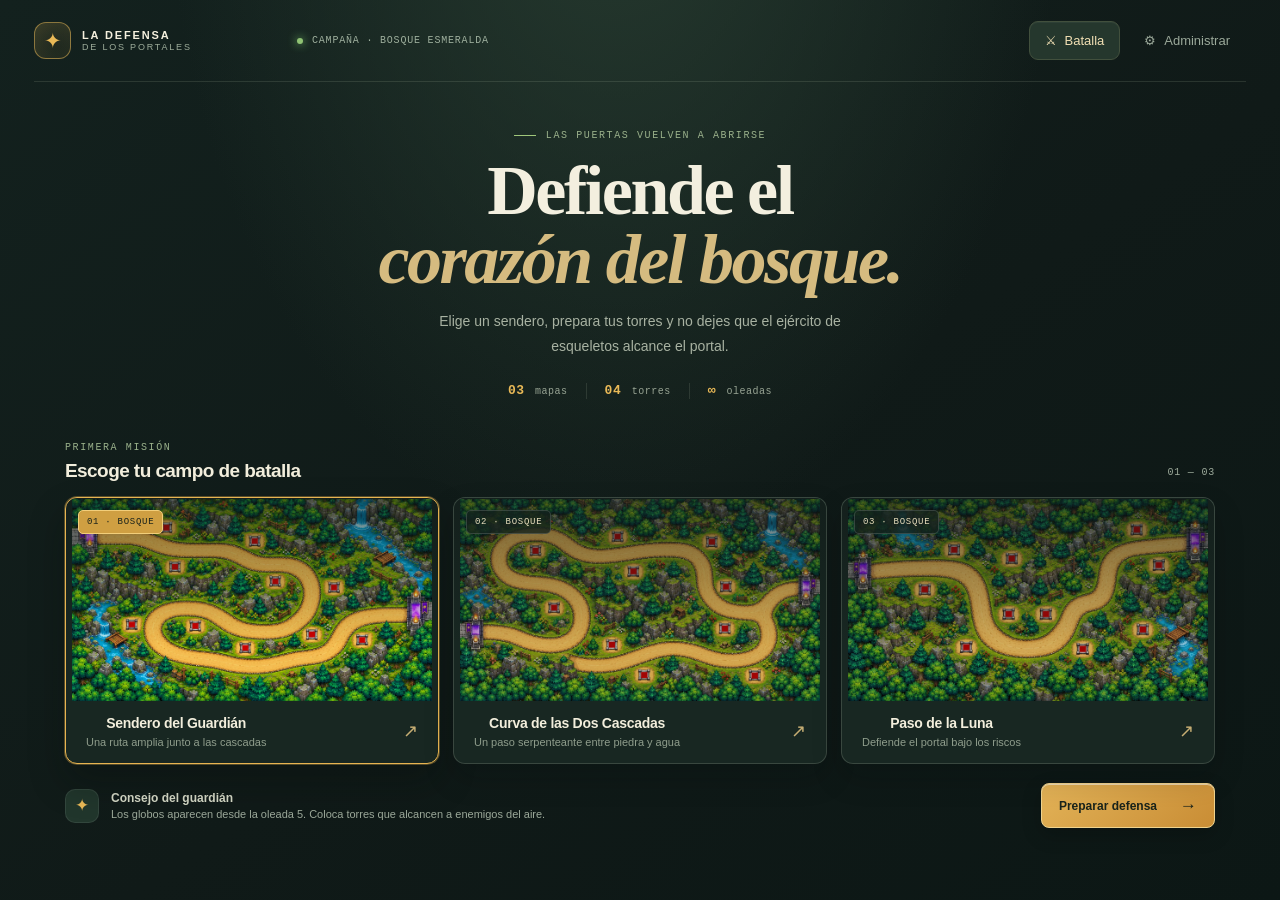
==== index.html @ 8a5ca089 "Add files via upload" ====
<!doctype html>
<html lang="es">
<head>
  <meta charset="utf-8">
  <meta name="viewport" content="width=device-width, initial-scale=1">
  <meta name="theme-color" content="#101b1c">
  <title>La Defensa de los Portales</title>
  <link rel="stylesheet" href="style.css">
</head>
<body>
  <div class="app-shell">
    <header class="topbar">
      <a class="brand" href="index.html" aria-label="La Defensa de los Portales, inicio">
        <span class="brand-mark">✦</span>
        <span><strong>LA DEFENSA</strong><small>DE LOS PORTALES</small></span>
      </a>
      <div class="season-tag"><span class="season-dot"></span> CAMPAÑA · BOSQUE ESMERALDA</div>
      <nav class="main-nav" aria-label="Navegación principal">
        <button class="nav-button active" id="battleNav">⚔ <span>Batalla</span></button>
        <a class="nav-button" href="administrar.html">⚙ <span>Administrar</span></a>
      </nav>
    </header>

    <main>
      <section id="setupScreen" class="setup-screen">
        <div class="setup-intro">
          <div class="eyebrow"><span class="eyebrow-line"></span> LAS PUERTAS VUELVEN A ABRIRSE</div>
          <h1>Defiende el<br><em>corazón del bosque.</em></h1>
          <p>Elige un sendero, prepara tus torres y no dejes que el ejército de esqueletos alcance el portal.</p>
          <div class="feature-row">
            <span><b>03</b> mapas</span><i></i><span><b>04</b> torres</span><i></i><span><b>∞</b> oleadas</span>
          </div>
        </div>

        <div class="map-section-head">
          <div><span class="section-kicker">PRIMERA MISIÓN</span><h2>Escoge tu campo de batalla</h2></div>
          <span class="map-count">01 — 03</span>
        </div>

        <div class="map-select-grid" id="mapSelectGrid" role="list"></div>

        <div class="setup-bottom">
          <div class="mission-note"><span class="note-icon">✦</span><span><b>Consejo del guardián</b><small>Los globos aparecen desde la oleada 5. Coloca torres que alcancen a enemigos del aire.</small></span></div>
          <button class="primary-button" id="startGameButton">Preparar defensa <span>→</span></button>
        </div>
      </section>

      <section id="battleScreen" class="battle-screen hidden">
        <div class="battle-heading">
          <div>
            <a href="#" id="backToMaps" class="back-link">← Cambiar mapa</a>
            <h1 id="battleMapTitle">Sendero del Guardián</h1>
          </div>
          <div class="status-cluster">
            <div class="stat-pill lives-pill"><span class="stat-icon">♥</span><span><small>PORTAL</small><strong id="livesValue">20</strong></span></div>
            <div class="stat-pill coin-pill"><span class="stat-icon">◆</span><span><small>ORO</small><strong id="goldValue">300</strong></span></div>
            <div class="stat-pill score-pill"><span class="stat-icon">✦</span><span><small>PUNTOS</small><strong id="scoreValue">0</strong></span></div>
            <div class="stat-pill wave-pill"><span class="stat-icon">⚑</span><span><small>OLEADA</small><strong id="waveValue">0</strong></span></div>
          </div>
        </div>

        <div class="battle-layout">
          <section class="arena-column" aria-label="Campo de batalla">
            <div class="arena-frame">
              <canvas id="gameCanvas" width="1672" height="941" aria-label="Mapa del juego; toca un puesto para colocar una torre"></canvas>
              <div id="arenaOverlay" class="arena-overlay">
                <span class="overlay-sigil">✦</span>
                <strong>El sendero está en calma</strong>
                <small>Coloca tus torres y prepara la primera oleada.</small>
              </div>
              <div class="arena-corner arena-corner-tl"></div><div class="arena-corner arena-corner-tr"></div>
              <div class="arena-corner arena-corner-bl"></div><div class="arena-corner arena-corner-br"></div>
              <div class="map-badge"><span class="live-dot"></span> EN DEFENSA <span class="badge-separator">·</span><span id="mapBadgeName">SENDERO I</span></div>
              <div class="arena-legend"><span class="legend-ground"></span> TERRESTRE <span class="legend-air"></span> AÉREO</div>
            </div>
            <div class="arena-footer">
              <div class="battle-message" id="battleMessage"><span class="message-spark">✦</span> Elige un puesto y construye tu primera torre.</div>
              <div class="wave-controls">
                <button class="icon-button" id="pauseButton" title="Pausar" aria-label="Pausar">Ⅱ</button>
                <button class="icon-button speed-button" id="speedButton" title="Velocidad" aria-label="Cambiar velocidad">1×</button>
                <button class="primary-button wave-button" id="waveButton">Iniciar oleada <span>→</span></button>
              </div>
            </div>
          </section>

          <aside class="command-panel" aria-label="Panel de torres">
            <div class="panel-heading"><div><span class="section-kicker">ARSENAL</span><h2 id="panelTitle">Tus defensas</h2></div><span class="tower-counter" id="towerCount">0 / 10</span></div>
            <p class="panel-subtitle" id="panelSubtitle">Toca un puesto del mapa para construir.</p>
            <div id="detailPanel" class="detail-panel">
              <div class="empty-selection"><span class="empty-glyph">⌖</span><strong>Sin puesto seleccionado</strong><small>Escoge un espacio rojo en el mapa para ver tus opciones.</small></div>
            </div>
            <div class="panel-divider"></div>
            <div class="intel-card">
              <div class="intel-title"><span>✦</span> INFORME DEL EXPLORADOR</div>
              <p id="intelText">Todos los puestos del mapa pueden recibir una torre. Los morteros solo alcanzan tropas terrestres.</p>
              <div class="enemy-chips"><span class="enemy-chip"><img src="assets/esqueleto_pixel.png" alt="">HUESOS</span><span class="enemy-chip purple-chip"><img src="assets/esqueleto_lila_pixel.png" alt="">SOMBRA LILA</span><span class="enemy-chip sky-chip"><img src="assets/globo_negro_pixel.png" alt=""><img src="assets/globo_lila_pixel.png" alt="">GLOBOS · 5+</span></div>
            </div>
            <div class="panel-bottom"><span class="keyboard-hint">ATAJOS</span><span><kbd>1</kbd><kbd>2</kbd><kbd>3</kbd><kbd>4</kbd> Elegir torre</span></div>
          </aside>
        </div>

        <footer class="game-footer"><span>© LA DEFENSA DE LOS PORTALES</span><span>Hecho para proteger este bosque <b>✦</b></span><a href="administrar.html">AJUSTES DE PARTIDA ↗</a></footer>
      </section>
    </main>
    <div id="toast" class="toast" role="status" aria-live="polite"></div>
  </div>
  <script src="game.js"></script>
</body>
</html>
---- style.css ----
:root{--ink:#172321;--ink-soft:#34423c;--forest:#10201d;--forest2:#152824;--panel:#182824;--panel2:#1d302a;--line:rgba(209,222,195,.13);--muted:#9ba99a;--cream:#f2eedc;--gold:#e9b957;--gold2:#d99c31;--green:#9fcf75;--lilac:#ba92ff;--rose:#e98e75;--sans:'Segoe UI',Arial,sans-serif;--display:Georgia,'Times New Roman',serif;--mono:Consolas,'Courier New',monospace}
*{box-sizing:border-box}html{min-width:320px;background:#0d1816}body{margin:0;color:var(--cream);font-family:var(--sans);background:radial-gradient(ellipse at 48% -20%,#273b30 0,transparent 48%),linear-gradient(145deg,#13211e,#101a18 55%,#0c1715);min-height:100vh}button,a,input{font:inherit}button{color:inherit}a{color:inherit;text-decoration:none}.app-shell{max-width:1600px;margin:0 auto;padding:0 34px}.topbar{height:82px;display:flex;align-items:center;border-bottom:1px solid var(--line);gap:28px}.brand{display:flex;align-items:center;gap:11px;min-width:235px}.brand-mark{width:37px;height:37px;border:1px solid rgba(233,185,87,.54);border-radius:12px;display:grid;place-items:center;color:var(--gold);font-size:21px;background:linear-gradient(145deg,rgba(233,185,87,.15),rgba(233,185,87,.025));box-shadow:inset 0 0 18px #e9b95712}.brand span:last-child{display:flex;flex-direction:column;gap:1px}.brand strong{font-size:11px;letter-spacing:.17em;color:#f5f0de}.brand small{font-size:9px;letter-spacing:.2em;color:#9ead9b}.season-tag{font:10px var(--mono);letter-spacing:.08em;color:#9eaf9d;display:flex;align-items:center;gap:9px;flex:1}.season-dot,.live-dot{width:6px;height:6px;border-radius:50%;background:#90c374;box-shadow:0 0 10px #8be278;display:inline-block}.main-nav{height:100%;display:flex;align-items:center;gap:8px}.nav-button{height:39px;padding:0 15px;border:1px solid transparent;border-radius:9px;background:transparent;display:inline-flex;align-items:center;gap:8px;color:#9ba99a;font-size:13px;cursor:pointer}.nav-button.active{background:#25372d;border-color:#42503d;color:#f1dfb3;box-shadow:inset 0 1px #ffffff0b}.nav-button:hover{color:#fff}
.setup-screen{max-width:1150px;margin:0 auto;padding:48px 0 44px}.setup-intro{max-width:640px;margin:0 auto 37px;text-align:center}.eyebrow,.section-kicker{font:10px var(--mono);letter-spacing:.16em;color:#9ab18b}.eyebrow{display:flex;align-items:center;justify-content:center;gap:10px}.eyebrow-line{width:22px;height:1px;background:#a0c77b}.setup-intro h1,.admin-title-row h1{font:600 clamp(43px,6vw,70px)/.98 var(--display);letter-spacing:-.035em;margin:16px 0 15px;color:#f3efdf}.setup-intro h1 em,.admin-title-row h1 em{font-style:italic;color:#d5bb80}.setup-intro p{max-width:470px;margin:auto;color:#a8b2a2;font-size:14px;line-height:1.8}.feature-row{display:flex;justify-content:center;align-items:center;gap:18px;margin-top:23px;color:#98a494;font:10px var(--mono);letter-spacing:.05em}.feature-row b{color:var(--gold);font-size:13px;margin-right:4px}.feature-row i{height:16px;width:1px;background:var(--line)}.map-section-head{display:flex;justify-content:space-between;align-items:end;margin-bottom:15px}.map-section-head h2,.panel-heading h2,.admin-card h2{margin:6px 0 0;font-size:19px;letter-spacing:-.03em}.map-count{font:10px var(--mono);color:#9ca99a;letter-spacing:.08em;padding-bottom:4px}.map-select-grid{display:grid;grid-template-columns:repeat(3,1fr);gap:14px}.map-card{position:relative;overflow:hidden;border:1px solid rgba(216,227,207,.17);border-radius:12px;background:#182722;cursor:pointer;transition:.2s ease;box-shadow:0 14px 30px #050d0b30}.map-card:hover{transform:translateY(-3px);border-color:#97be78aa}.map-card.selected{border-color:#e7b451;box-shadow:0 0 0 1px #e7b45155,0 18px 36px #050d0b50}.map-thumb{display:block;width:100%;aspect-ratio:1.777;object-fit:cover;image-rendering:auto;filter:saturate(.9) brightness(.86);transition:.2s}.map-card.selected .map-thumb,.map-card:hover .map-thumb{filter:saturate(1.02) brightness(.97)}.map-card::after{content:'';position:absolute;inset:0 0 auto;height:56%;background:linear-gradient(180deg,#10191785,transparent);pointer-events:none}.map-chip{position:absolute;z-index:1;left:12px;top:12px;font:9px var(--mono);letter-spacing:.08em;background:#14241dcc;border:1px solid #ffffff25;border-radius:5px;padding:6px 8px;color:#e9dfbe}.map-card.selected .map-chip{background:#cf9f42;color:#18211a;border-color:#f2ce7a}.map-meta{padding:13px 14px 14px;display:flex;justify-content:space-between;align-items:center}.map-meta b{font-size:14px;letter-spacing:-.02em}.map-meta small{display:block;color:#8f9d8c;font-size:11px;margin-top:4px}.map-arrow{font-size:18px;color:#c5ad73;transition:transform .2s}.map-card:hover .map-arrow{transform:translateX(3px)}.setup-bottom{display:flex;justify-content:space-between;gap:18px;align-items:center;margin-top:19px}.mission-note{display:flex;align-items:center;gap:12px;color:#d8dcc9}.note-icon{width:34px;height:34px;border-radius:10px;background:#21362c;border:1px solid #ffffff14;display:grid;place-items:center;color:var(--gold);font-size:17px}.mission-note b,.mission-note small{display:block}.mission-note b{font-size:12px;font-weight:700}.mission-note small{color:#9ca99a;font-size:11px;margin-top:3px}.primary-button{display:inline-flex;align-items:center;justify-content:center;gap:23px;height:45px;padding:0 17px;border:1px solid #efd38e;border-radius:8px;background:linear-gradient(135deg,#e2b257,#c98d35);color:#19231b;font-size:12px;font-weight:800;box-shadow:inset 0 1px #fff8,0 7px 20px #0003;cursor:pointer;transition:transform .15s,filter .15s;white-space:nowrap}.primary-button:hover{filter:brightness(1.08);transform:translateY(-1px)}.primary-button span{font-size:17px;font-weight:500}
.hidden{display:none!important}.battle-screen{padding-top:24px}.battle-heading{display:flex;align-items:end;justify-content:space-between;gap:20px;margin-bottom:17px}.back-link{display:inline-block;color:#9cac9a;font:10px var(--mono);letter-spacing:.04em;margin-bottom:7px}.back-link:hover{color:#eed28e}.battle-heading h1{font:600 27px var(--display);margin:0;letter-spacing:-.02em}.status-cluster{display:flex;gap:8px}.stat-pill{display:flex;align-items:center;gap:8px;min-width:79px;padding:8px 10px;border:1px solid var(--line);border-radius:8px;background:#192a25a8}.stat-icon{color:var(--gold);font-size:13px}.stat-pill span:last-child{display:block}.stat-pill small{display:block;font:8px var(--mono);letter-spacing:.1em;color:#91a192}.stat-pill strong{display:block;margin-top:2px;font:15px var(--mono);color:#f3efdf}.lives-pill .stat-icon{color:#f18f7d}.score-pill .stat-icon{color:#b8a0ff}.wave-pill .stat-icon{color:#abd485}.battle-layout{display:grid;grid-template-columns:minmax(0,1fr) 306px;gap:17px;align-items:stretch}.arena-column{min-width:0}.arena-frame{position:relative;overflow:hidden;border:1px solid #afc9a640;border-radius:11px;background:#12251f;box-shadow:0 22px 55px #050d0b70;line-height:0}.arena-frame canvas{width:100%;height:auto;display:block;aspect-ratio:1672/941;image-rendering:auto;cursor:crosshair}.arena-frame::after{content:'';pointer-events:none;position:absolute;inset:0;border-radius:10px;box-shadow:inset 0 0 0 1px #ffffff10,inset 0 0 60px #09140b40}.arena-corner{position:absolute;width:18px;height:18px;z-index:3;pointer-events:none;border-color:#eac367a0}.arena-corner-tl{top:5px;left:5px;border-top:1px solid;border-left:1px solid}.arena-corner-tr{top:5px;right:5px;border-top:1px solid;border-right:1px solid}.arena-corner-bl{bottom:5px;left:5px;border-bottom:1px solid;border-left:1px solid}.arena-corner-br{bottom:5px;right:5px;border-bottom:1px solid;border-right:1px solid}.arena-overlay{position:absolute;top:50%;left:50%;z-index:4;transform:translate(-50%,-50%);width:min(300px,74%);padding:17px 18px;border:1px solid #e7d6ac3d;border-radius:10px;background:#10211ddf;backdrop-filter:blur(8px);text-align:center;line-height:1.3;box-shadow:0 14px 38px #06100ca0;transition:opacity .3s}.arena-overlay.dismissed{opacity:0;pointer-events:none}.overlay-sigil{display:block;font-size:20px;color:#e7b65e;margin-bottom:7px}.arena-overlay strong,.arena-overlay small{display:block}.arena-overlay strong{font:600 17px var(--display)}.arena-overlay small{font-size:11px;color:#a7b29e;margin-top:5px}.map-badge,.arena-legend{position:absolute;top:11px;z-index:2;border:1px solid #d3dbc12e;border-radius:6px;background:#13201bd9;backdrop-filter:blur(5px);padding:7px 9px;font:8px var(--mono);letter-spacing:.08em;color:#e7ebd9;line-height:1}.map-badge{left:12px;display:flex;align-items:center;gap:6px}.badge-separator{color:#9ca58d}.arena-legend{right:12px;display:flex;align-items:center;gap:5px}.legend-ground,.legend-air{width:7px;height:7px;border-radius:50%;display:inline-block}.legend-ground{background:#e7b451;margin-right:2px}.legend-air{background:#95c9ff;margin-left:4px}.arena-footer{display:flex;align-items:center;justify-content:space-between;gap:12px;padding:10px 1px 0}.battle-message{color:#9fac9c;font-size:11px;min-height:26px;display:flex;align-items:center;gap:8px}.message-spark{color:#eac16b}.wave-controls{display:flex;gap:7px;align-items:center}.icon-button{width:37px;height:37px;border-radius:8px;border:1px solid var(--line);background:#192923;color:#d6ddcc;cursor:pointer}.icon-button:hover{border-color:#d5b566;color:#fff}.speed-button{font:11px var(--mono);color:#d8bd7c}.wave-button{height:37px;gap:12px;padding:0 13px;font-size:11px}
.command-panel{min-height:100%;padding:16px;border:1px solid var(--line);border-radius:10px;background:linear-gradient(170deg,#1b2d27,#15231f 68%);box-shadow:0 15px 40px #050d0b38;display:flex;flex-direction:column}.panel-heading{display:flex;align-items:end;justify-content:space-between}.panel-heading h2{font:600 19px var(--display)}.tower-counter{font:9px var(--mono);color:#b3bcaa;border:1px solid var(--line);padding:5px 7px;border-radius:5px}.panel-subtitle{font-size:11px;color:#9ba99a;line-height:1.55;margin:7px 0 11px;min-height:33px}.detail-panel{min-height:180px}.empty-selection{min-height:175px;display:flex;flex-direction:column;align-items:center;justify-content:center;text-align:center;border:1px dashed #93a28e40;border-radius:8px;padding:17px}.empty-glyph{font:28px var(--display);color:#d9bb74;margin-bottom:7px}.empty-selection strong{font-size:12px}.empty-selection small{max-width:190px;margin-top:5px;color:#89998b;font-size:10px;line-height:1.5}.build-options{display:grid;gap:7px}.build-card{width:100%;display:flex;align-items:center;gap:9px;padding:7px 8px;background:#20322b;border:1px solid #a8b99b21;border-radius:7px;text-align:left;cursor:pointer;transition:.15s}.build-card:hover:not(:disabled){border-color:#e3b656a8;background:#2b3d30;transform:translateX(1px)}.build-card:disabled{opacity:.48;cursor:not-allowed}.build-sprite{width:37px;height:37px;object-fit:contain;image-rendering:pixelated;filter:drop-shadow(0 3px 2px #0005)}.build-info{min-width:0;flex:1}.build-info b{display:block;font-size:11px}.build-info small{display:block;margin-top:2px;color:#9aa992;font:9px var(--mono)}.build-price{font:10px var(--mono);color:#e9c66e;white-space:nowrap}.tower-detail{padding:10px;border-radius:8px;background:#20322b;border:1px solid #ffffff10}.tower-detail-head{display:flex;align-items:center;gap:10px}.tower-detail-head img{width:55px;height:55px;object-fit:contain;image-rendering:pixelated;background:#26372d;border-radius:8px}.tower-detail-head b{display:block;font:600 14px var(--display)}.tower-detail-head small{display:block;color:#adbaab;font:9px var(--mono);margin-top:3px}.tower-stats{display:grid;grid-template-columns:repeat(2,1fr);gap:6px;margin:10px 0}.tower-stat{padding:7px;border-radius:5px;background:#15251f}.tower-stat span{display:block;color:#89998a;font:8px var(--mono);text-transform:uppercase}.tower-stat b{display:block;font:11px var(--mono);margin-top:4px;color:#e8ddb7}.tower-actions{display:grid;grid-template-columns:1fr auto;gap:6px}.tower-actions button{height:34px;border-radius:6px;font-size:10px;font-weight:700;cursor:pointer}.upgrade-button{background:linear-gradient(130deg,#d8ad52,#bc8031);border:1px solid #f1cf81;color:#18211b}.upgrade-button:disabled{filter:grayscale(.8);opacity:.5;cursor:not-allowed}.sell-button{padding:0 9px;background:#392a25;border:1px solid #835b46;color:#dbad8b}.panel-divider{height:1px;background:var(--line);margin:13px 0}.intel-card{padding:10px;border:1px solid #b7d29326;border-radius:8px;background:linear-gradient(140deg,#26352a,#1b2c26)}.intel-title{font:9px var(--mono);letter-spacing:.08em;color:#d6bf7b}.intel-title span{font-size:13px;margin-right:5px}.intel-card p{color:#a8b49f;font-size:10px;line-height:1.5;margin:7px 0 9px}.enemy-chips{display:flex;flex-wrap:wrap;gap:4px}.enemy-chip{padding:3px 5px;border:1px solid #e1dcb022;border-radius:4px;color:#ddd8bb;font:7px var(--mono);letter-spacing:.03em;display:inline-flex;align-items:center;gap:3px}.enemy-chip img{width:17px;height:17px;object-fit:contain;image-rendering:pixelated;filter:drop-shadow(0 1px 1px #0008)}.purple-chip{color:#d3b1ff;border-color:#c190ff3b}.sky-chip{color:#a9d8ff;border-color:#83c5ff3d}.panel-bottom{margin-top:auto;padding-top:13px;display:flex;justify-content:space-between;align-items:center;color:#92a091;font:8px var(--mono)}.keyboard-hint{letter-spacing:.09em;color:#6f7f75}kbd{display:inline-grid;place-items:center;min-width:16px;height:17px;border:1px solid #bfc9b832;border-radius:3px;background:#101d19;color:#d9dfce;font:9px var(--mono);margin-right:2px}.game-footer{display:flex;justify-content:space-between;align-items:center;gap:12px;padding:19px 1px 20px;color:#748277;font:8px var(--mono);letter-spacing:.06em}.game-footer b{color:#bda05e;font-size:12px;margin-left:5px}.game-footer a{color:#95a48e}.game-footer a:hover{color:#e3c77d}
.toast{position:fixed;left:50%;bottom:24px;z-index:30;transform:translate(-50%,18px);opacity:0;pointer-events:none;border:1px solid #e0bc6d55;border-radius:8px;background:#182820f2;color:#f3e7c0;padding:10px 15px;font-size:12px;box-shadow:0 15px 40px #0007;transition:.2s}.toast.show{transform:translate(-50%,0);opacity:1}
.admin-main{max-width:1020px;margin:0 auto;padding:31px 0 12px}.admin-title-row{display:flex;align-items:center;justify-content:space-between;margin:12px 0 26px}.admin-title-row .eyebrow{justify-content:flex-start}.admin-title-row h1{font-size:55px;margin:13px 0 10px}.admin-title-row p{color:#a9b3a5;font-size:13px;line-height:1.7;max-width:500px;margin:0}.admin-crest{display:grid;place-items:center;width:95px;height:95px;border:1px solid #d7b6664d;border-radius:28px 10px 28px 10px;color:#e6bc67;font-size:41px;background:radial-gradient(circle,#e6bc6717,transparent 70%);box-shadow:inset 0 0 24px #e6bc6710;transform:rotate(45deg);margin-right:25px}.admin-crest::first-letter{transform:rotate(-45deg)}.admin-grid{display:grid;grid-template-columns:.88fr 1.12fr;gap:14px}.admin-card{border:1px solid var(--line);border-radius:10px;background:linear-gradient(160deg,#1a2b25,#14221e);padding:19px 20px;box-shadow:0 15px 40px #0002}.admin-card-head{display:flex;align-items:center;gap:11px}.admin-icon{width:34px;height:34px;display:grid;place-items:center;border-radius:9px;border:1px solid #d6b25b3a;background:#d6b25b12;color:#e0bc6a;font-size:16px}.admin-card h2{font:600 20px var(--display)}.admin-copy{font-size:11px;line-height:1.65;color:#9eaa9d;margin:13px 0 15px}.difficulty-options{display:grid;gap:7px}.difficulty-option{position:relative;display:flex;align-items:center;gap:10px;border:1px solid #afc3a220;border-radius:7px;background:#192a24;padding:9px;cursor:pointer;transition:.15s}.difficulty-option:hover{border-color:#d4bd7780}.difficulty-option:has(input:checked){border-color:#d9b557;background:#2a3428;box-shadow:inset 0 0 0 1px #d9b55736}.difficulty-option input{appearance:none;width:13px;height:13px;border:1px solid #8e9b88;border-radius:50%;margin:0;flex:none}.difficulty-option input:checked{border:4px solid #e6bd61;background:#243029}.diff-glyph{width:24px;text-align:center;font-size:16px;color:#d8bd76}.difficulty-option:nth-child(3) .diff-glyph{color:#ec987b}.difficulty-option:nth-child(4) .diff-glyph{color:#bd91f6}.difficulty-option b,.difficulty-option small{display:block}.difficulty-option b{font-size:11px}.difficulty-option small{color:#9ca99a;font-size:9px;margin-top:2px}.difficulty-readout{display:grid;grid-template-columns:1fr auto;gap:9px 12px;margin-top:13px;padding:10px;border-radius:6px;background:#12201c;color:#94a191;font-size:10px}.difficulty-readout strong{font:10px var(--mono);color:#e5c578}.reward-list{display:grid;gap:7px}.reward-row{display:flex;align-items:center;gap:9px;padding:7px;border-radius:7px;background:#192a24;border:1px solid #afc3a21a}.reward-badge{width:31px;height:31px;border-radius:7px;display:grid;place-items:center;font-size:15px;background:#e6dbc11a;color:#e9dfbf;flex:none}.lilac-badge{background:#ab7bf024;color:#c6a1ff}.dark-badge{background:#9da8a31c;color:#aeb9b2}.sky-badge{background:#73bafa20;color:#94ceff}.reward-name{flex:1;min-width:0}.reward-name b,.reward-name small{display:block}.reward-name b{font-size:10px}.reward-name small{font-size:8px;color:#8f9c8f;margin-top:3px}.number-wrap{display:flex;align-items:center;gap:5px;padding:0 7px;background:#111e19;border:1px solid #aebca625;border-radius:5px}.number-wrap input{width:48px;padding:7px 0;border:0;outline:0;background:transparent;color:#f0dfaa;font:11px var(--mono);text-align:right}.number-wrap input::-webkit-inner-spin-button{opacity:.45}.number-wrap i{font:8px var(--mono);color:#859286}.admin-actions{display:flex;align-items:center;justify-content:space-between;gap:8px;margin-top:12px}.secondary-button{padding:8px 10px;border:1px solid #b4c3b22b;border-radius:6px;background:#24352d;color:#c5d0c0;font-size:9px;cursor:pointer}.secondary-button:hover{border-color:#ddbd6c;color:#f1e2b8}.save-status{font:8px var(--mono);color:#8fbc7b}.rules-card{margin-top:14px}.rules-grid{display:grid;grid-template-columns:repeat(4,1fr);gap:7px;margin-top:14px}.rule-item{padding:11px;border:1px solid #aab8a41b;border-radius:7px;background:#172721}.rule-item span,.rule-item b,.rule-item small{display:block}.rule-item span{font:8px var(--mono);letter-spacing:.06em;color:#94a28f}.rule-item b{font-size:11px;margin-top:7px;color:#e4d7b4}.rule-item small{font-size:9px;line-height:1.45;color:#879688;margin-top:4px}.admin-shell .game-footer{margin-top:6px}
@media(max-width:1050px){.app-shell{padding:0 20px}.battle-layout{grid-template-columns:minmax(0,1fr) 278px;gap:12px}.command-panel{padding:13px}.status-cluster{gap:5px}.stat-pill{min-width:70px;padding:7px 8px}.map-select-grid{gap:10px}}
@media(max-width:780px){.app-shell{padding:0 14px}.topbar{height:68px;gap:10px}.brand{min-width:unset;flex:1}.season-tag{display:none}.main-nav{gap:3px}.nav-button{padding:0 9px;font-size:12px}.setup-screen{padding-top:34px}.setup-intro{margin-bottom:27px}.map-select-grid{grid-template-columns:1fr;gap:10px}.map-card{display:grid;grid-template-columns:minmax(110px,35%) 1fr;min-height:90px}.map-thumb{height:100%;aspect-ratio:unset;min-height:90px}.map-card::after{inset:0 auto 0 0;width:38%;height:auto;background:linear-gradient(90deg,#10191760,transparent)}.map-chip{left:9px;top:8px;font-size:8px}.map-meta{padding:10px 12px}.map-meta b{font-size:13px}.setup-bottom{align-items:stretch;flex-direction:column}.primary-button{width:100%}.battle-screen{padding-top:17px}.battle-heading{display:block}.battle-heading h1{font-size:24px}.status-cluster{margin-top:13px;justify-content:space-between}.stat-pill{flex:1;min-width:0}.battle-layout{grid-template-columns:1fr}.command-panel{min-height:unset}.detail-panel{min-height:150px}.arena-footer{align-items:flex-start;flex-direction:column}.wave-controls{width:100%}.wave-button{flex:1}.game-footer{flex-wrap:wrap}.admin-main{padding-top:20px}.admin-grid{grid-template-columns:1fr}.admin-title-row h1{font-size:48px}.admin-crest{width:67px;height:67px;margin-right:4px;font-size:29px}.rules-grid{grid-template-columns:repeat(2,1fr)}}
@media(max-width:430px){.brand strong{font-size:10px}.brand small{font-size:8px}.brand-mark{width:32px;height:32px}.main-nav .nav-button{font-size:11px;padding:0 7px}.stat-pill{gap:5px;padding:6px 6px}.stat-pill small{font-size:7px}.stat-pill strong{font-size:13px}.arena-legend{font-size:7px;top:38px;right:7px}.map-badge{left:7px;top:7px;font-size:7px}.admin-title-row h1{font-size:42px}.reward-name b{font-size:9px}.reward-name small{font-size:7px}.rules-grid{gap:5px}.rule-item{padding:8px}.rule-item b{font-size:10px}.rule-item small{font-size:8px}}
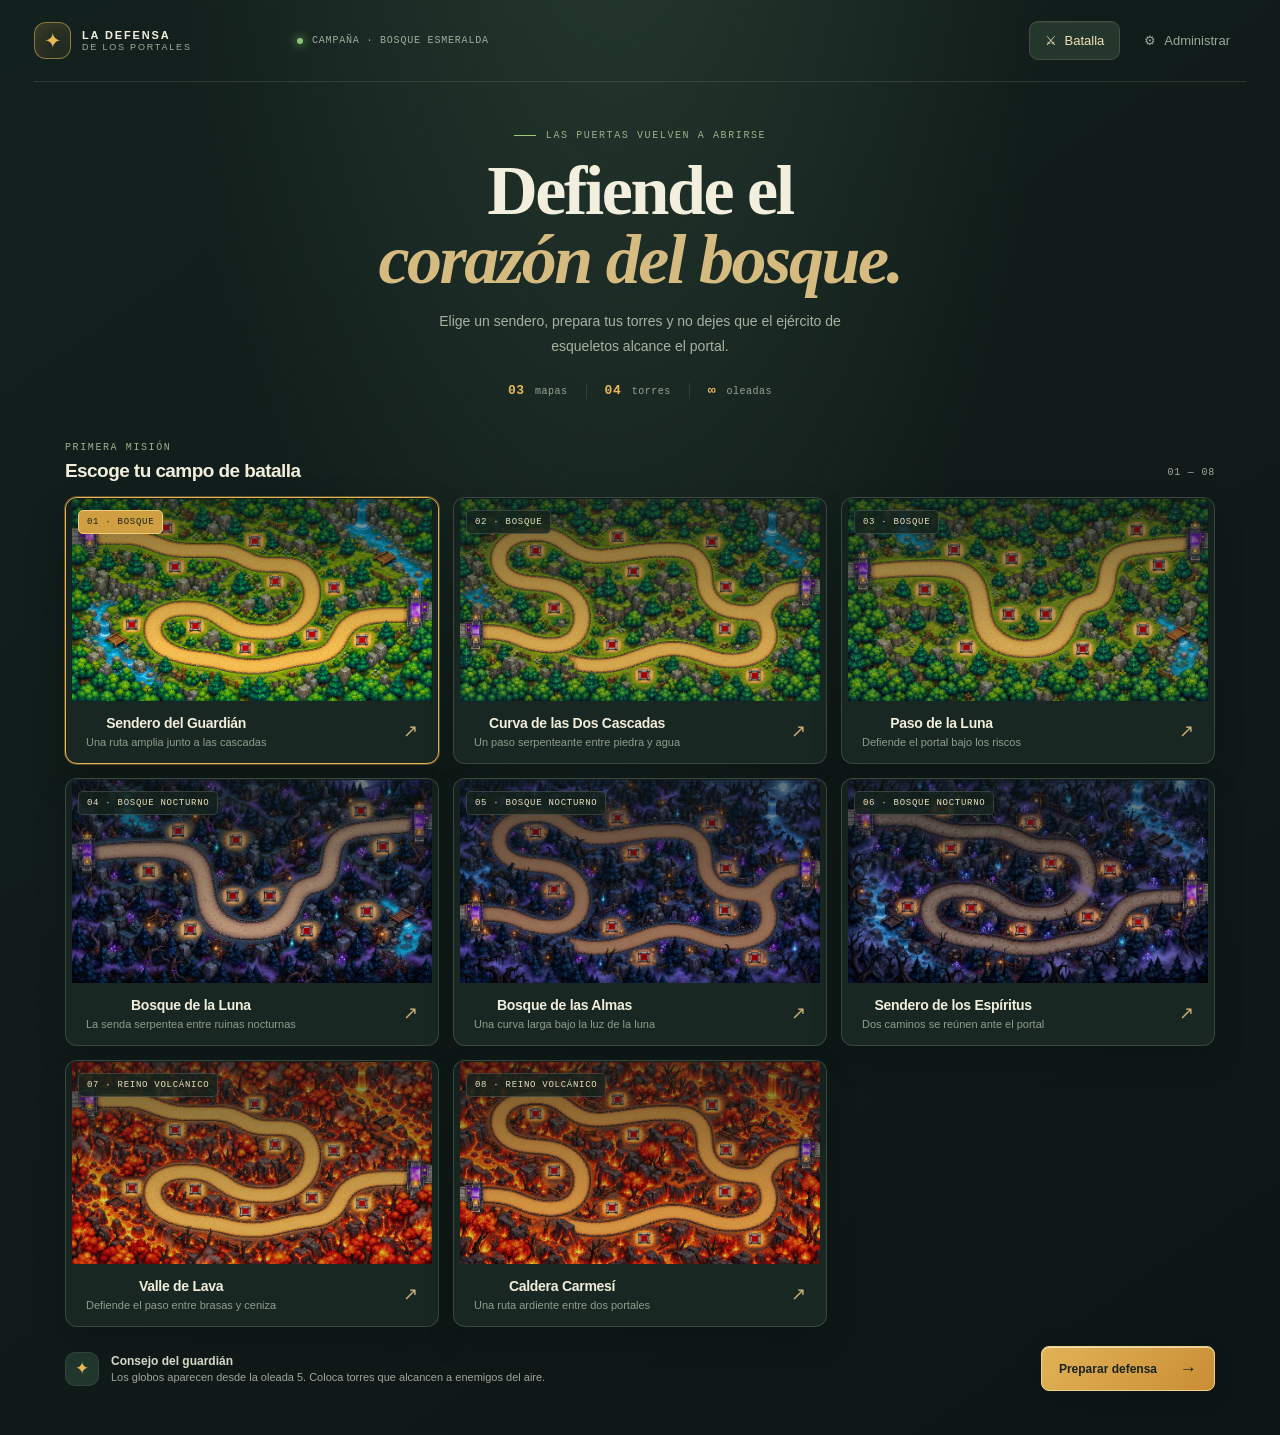
==== commit c67143e0: "Add files via upload" ====
--- a/index.html
+++ b/index.html
@@ -34,7 +34,7 @@
 
         <div class="map-section-head">
           <div><span class="section-kicker">PRIMERA MISIÓN</span><h2>Escoge tu campo de batalla</h2></div>
-          <span class="map-count">01 — 03</span>
+          <span class="map-count">01 — 08</span>
         </div>
 
         <div class="map-select-grid" id="mapSelectGrid" role="list"></div>
@@ -58,6 +58,8 @@
             <div class="stat-pill wave-pill"><span class="stat-icon">⚑</span><span><small>OLEADA</small><strong id="waveValue">0</strong></span></div>
           </div>
         </div>
+
+        <div id="waveEnemyCounts" class="wave-enemy-counts hidden" aria-live="polite" aria-label="Enemigos que quedan en la oleada"></div>
 
         <div class="battle-layout">
           <section class="arena-column" aria-label="Campo de batalla">
@@ -93,7 +95,7 @@
             <div class="intel-card">
               <div class="intel-title"><span>✦</span> INFORME DEL EXPLORADOR</div>
               <p id="intelText">Todos los puestos del mapa pueden recibir una torre. Los morteros solo alcanzan tropas terrestres.</p>
-              <div class="enemy-chips"><span class="enemy-chip"><img src="assets/esqueleto_pixel.png" alt="">HUESOS</span><span class="enemy-chip purple-chip"><img src="assets/esqueleto_lila_pixel.png" alt="">SOMBRA LILA</span><span class="enemy-chip sky-chip"><img src="assets/globo_negro_pixel.png" alt=""><img src="assets/globo_lila_pixel.png" alt="">GLOBOS · 5+</span></div>
+              <div class="enemy-chips"><span class="enemy-chip"><img src="enemigo_esqueleto_hd.png" alt="">HUESOS</span><span class="enemy-chip purple-chip"><img src="enemigo_esqueleto_lila_hd.png" alt="">SOMBRA LILA</span><span class="enemy-chip sky-chip"><img src="enemigo_globo_negro_hd.png" alt=""><img src="enemigo_globo_lila_hd.png" alt="">GLOBOS · 5+</span></div>
             </div>
             <div class="panel-bottom"><span class="keyboard-hint">ATAJOS</span><span><kbd>1</kbd><kbd>2</kbd><kbd>3</kbd><kbd>4</kbd> Elegir torre</span></div>
           </aside>
--- a/style.css
+++ b/style.css
@@ -2,9 +2,9 @@
 *{box-sizing:border-box}html{min-width:320px;background:#0d1816}body{margin:0;color:var(--cream);font-family:var(--sans);background:radial-gradient(ellipse at 48% -20%,#273b30 0,transparent 48%),linear-gradient(145deg,#13211e,#101a18 55%,#0c1715);min-height:100vh}button,a,input{font:inherit}button{color:inherit}a{color:inherit;text-decoration:none}.app-shell{max-width:1600px;margin:0 auto;padding:0 34px}.topbar{height:82px;display:flex;align-items:center;border-bottom:1px solid var(--line);gap:28px}.brand{display:flex;align-items:center;gap:11px;min-width:235px}.brand-mark{width:37px;height:37px;border:1px solid rgba(233,185,87,.54);border-radius:12px;display:grid;place-items:center;color:var(--gold);font-size:21px;background:linear-gradient(145deg,rgba(233,185,87,.15),rgba(233,185,87,.025));box-shadow:inset 0 0 18px #e9b95712}.brand span:last-child{display:flex;flex-direction:column;gap:1px}.brand strong{font-size:11px;letter-spacing:.17em;color:#f5f0de}.brand small{font-size:9px;letter-spacing:.2em;color:#9ead9b}.season-tag{font:10px var(--mono);letter-spacing:.08em;color:#9eaf9d;display:flex;align-items:center;gap:9px;flex:1}.season-dot,.live-dot{width:6px;height:6px;border-radius:50%;background:#90c374;box-shadow:0 0 10px #8be278;display:inline-block}.main-nav{height:100%;display:flex;align-items:center;gap:8px}.nav-button{height:39px;padding:0 15px;border:1px solid transparent;border-radius:9px;background:transparent;display:inline-flex;align-items:center;gap:8px;color:#9ba99a;font-size:13px;cursor:pointer}.nav-button.active{background:#25372d;border-color:#42503d;color:#f1dfb3;box-shadow:inset 0 1px #ffffff0b}.nav-button:hover{color:#fff}
 .setup-screen{max-width:1150px;margin:0 auto;padding:48px 0 44px}.setup-intro{max-width:640px;margin:0 auto 37px;text-align:center}.eyebrow,.section-kicker{font:10px var(--mono);letter-spacing:.16em;color:#9ab18b}.eyebrow{display:flex;align-items:center;justify-content:center;gap:10px}.eyebrow-line{width:22px;height:1px;background:#a0c77b}.setup-intro h1,.admin-title-row h1{font:600 clamp(43px,6vw,70px)/.98 var(--display);letter-spacing:-.035em;margin:16px 0 15px;color:#f3efdf}.setup-intro h1 em,.admin-title-row h1 em{font-style:italic;color:#d5bb80}.setup-intro p{max-width:470px;margin:auto;color:#a8b2a2;font-size:14px;line-height:1.8}.feature-row{display:flex;justify-content:center;align-items:center;gap:18px;margin-top:23px;color:#98a494;font:10px var(--mono);letter-spacing:.05em}.feature-row b{color:var(--gold);font-size:13px;margin-right:4px}.feature-row i{height:16px;width:1px;background:var(--line)}.map-section-head{display:flex;justify-content:space-between;align-items:end;margin-bottom:15px}.map-section-head h2,.panel-heading h2,.admin-card h2{margin:6px 0 0;font-size:19px;letter-spacing:-.03em}.map-count{font:10px var(--mono);color:#9ca99a;letter-spacing:.08em;padding-bottom:4px}.map-select-grid{display:grid;grid-template-columns:repeat(3,1fr);gap:14px}.map-card{position:relative;overflow:hidden;border:1px solid rgba(216,227,207,.17);border-radius:12px;background:#182722;cursor:pointer;transition:.2s ease;box-shadow:0 14px 30px #050d0b30}.map-card:hover{transform:translateY(-3px);border-color:#97be78aa}.map-card.selected{border-color:#e7b451;box-shadow:0 0 0 1px #e7b45155,0 18px 36px #050d0b50}.map-thumb{display:block;width:100%;aspect-ratio:1.777;object-fit:cover;image-rendering:auto;filter:saturate(.9) brightness(.86);transition:.2s}.map-card.selected .map-thumb,.map-card:hover .map-thumb{filter:saturate(1.02) brightness(.97)}.map-card::after{content:'';position:absolute;inset:0 0 auto;height:56%;background:linear-gradient(180deg,#10191785,transparent);pointer-events:none}.map-chip{position:absolute;z-index:1;left:12px;top:12px;font:9px var(--mono);letter-spacing:.08em;background:#14241dcc;border:1px solid #ffffff25;border-radius:5px;padding:6px 8px;color:#e9dfbe}.map-card.selected .map-chip{background:#cf9f42;color:#18211a;border-color:#f2ce7a}.map-meta{padding:13px 14px 14px;display:flex;justify-content:space-between;align-items:center}.map-meta b{font-size:14px;letter-spacing:-.02em}.map-meta small{display:block;color:#8f9d8c;font-size:11px;margin-top:4px}.map-arrow{font-size:18px;color:#c5ad73;transition:transform .2s}.map-card:hover .map-arrow{transform:translateX(3px)}.setup-bottom{display:flex;justify-content:space-between;gap:18px;align-items:center;margin-top:19px}.mission-note{display:flex;align-items:center;gap:12px;color:#d8dcc9}.note-icon{width:34px;height:34px;border-radius:10px;background:#21362c;border:1px solid #ffffff14;display:grid;place-items:center;color:var(--gold);font-size:17px}.mission-note b,.mission-note small{display:block}.mission-note b{font-size:12px;font-weight:700}.mission-note small{color:#9ca99a;font-size:11px;margin-top:3px}.primary-button{display:inline-flex;align-items:center;justify-content:center;gap:23px;height:45px;padding:0 17px;border:1px solid #efd38e;border-radius:8px;background:linear-gradient(135deg,#e2b257,#c98d35);color:#19231b;font-size:12px;font-weight:800;box-shadow:inset 0 1px #fff8,0 7px 20px #0003;cursor:pointer;transition:transform .15s,filter .15s;white-space:nowrap}.primary-button:hover{filter:brightness(1.08);transform:translateY(-1px)}.primary-button span{font-size:17px;font-weight:500}
 .hidden{display:none!important}.battle-screen{padding-top:24px}.battle-heading{display:flex;align-items:end;justify-content:space-between;gap:20px;margin-bottom:17px}.back-link{display:inline-block;color:#9cac9a;font:10px var(--mono);letter-spacing:.04em;margin-bottom:7px}.back-link:hover{color:#eed28e}.battle-heading h1{font:600 27px var(--display);margin:0;letter-spacing:-.02em}.status-cluster{display:flex;gap:8px}.stat-pill{display:flex;align-items:center;gap:8px;min-width:79px;padding:8px 10px;border:1px solid var(--line);border-radius:8px;background:#192a25a8}.stat-icon{color:var(--gold);font-size:13px}.stat-pill span:last-child{display:block}.stat-pill small{display:block;font:8px var(--mono);letter-spacing:.1em;color:#91a192}.stat-pill strong{display:block;margin-top:2px;font:15px var(--mono);color:#f3efdf}.lives-pill .stat-icon{color:#f18f7d}.score-pill .stat-icon{color:#b8a0ff}.wave-pill .stat-icon{color:#abd485}.battle-layout{display:grid;grid-template-columns:minmax(0,1fr) 306px;gap:17px;align-items:stretch}.arena-column{min-width:0}.arena-frame{position:relative;overflow:hidden;border:1px solid #afc9a640;border-radius:11px;background:#12251f;box-shadow:0 22px 55px #050d0b70;line-height:0}.arena-frame canvas{width:100%;height:auto;display:block;aspect-ratio:1672/941;image-rendering:auto;cursor:crosshair}.arena-frame::after{content:'';pointer-events:none;position:absolute;inset:0;border-radius:10px;box-shadow:inset 0 0 0 1px #ffffff10,inset 0 0 60px #09140b40}.arena-corner{position:absolute;width:18px;height:18px;z-index:3;pointer-events:none;border-color:#eac367a0}.arena-corner-tl{top:5px;left:5px;border-top:1px solid;border-left:1px solid}.arena-corner-tr{top:5px;right:5px;border-top:1px solid;border-right:1px solid}.arena-corner-bl{bottom:5px;left:5px;border-bottom:1px solid;border-left:1px solid}.arena-corner-br{bottom:5px;right:5px;border-bottom:1px solid;border-right:1px solid}.arena-overlay{position:absolute;top:50%;left:50%;z-index:4;transform:translate(-50%,-50%);width:min(300px,74%);padding:17px 18px;border:1px solid #e7d6ac3d;border-radius:10px;background:#10211ddf;backdrop-filter:blur(8px);text-align:center;line-height:1.3;box-shadow:0 14px 38px #06100ca0;transition:opacity .3s}.arena-overlay.dismissed{opacity:0;pointer-events:none}.overlay-sigil{display:block;font-size:20px;color:#e7b65e;margin-bottom:7px}.arena-overlay strong,.arena-overlay small{display:block}.arena-overlay strong{font:600 17px var(--display)}.arena-overlay small{font-size:11px;color:#a7b29e;margin-top:5px}.map-badge,.arena-legend{position:absolute;top:11px;z-index:2;border:1px solid #d3dbc12e;border-radius:6px;background:#13201bd9;backdrop-filter:blur(5px);padding:7px 9px;font:8px var(--mono);letter-spacing:.08em;color:#e7ebd9;line-height:1}.map-badge{left:12px;display:flex;align-items:center;gap:6px}.badge-separator{color:#9ca58d}.arena-legend{right:12px;display:flex;align-items:center;gap:5px}.legend-ground,.legend-air{width:7px;height:7px;border-radius:50%;display:inline-block}.legend-ground{background:#e7b451;margin-right:2px}.legend-air{background:#95c9ff;margin-left:4px}.arena-footer{display:flex;align-items:center;justify-content:space-between;gap:12px;padding:10px 1px 0}.battle-message{color:#9fac9c;font-size:11px;min-height:26px;display:flex;align-items:center;gap:8px}.message-spark{color:#eac16b}.wave-controls{display:flex;gap:7px;align-items:center}.icon-button{width:37px;height:37px;border-radius:8px;border:1px solid var(--line);background:#192923;color:#d6ddcc;cursor:pointer}.icon-button:hover{border-color:#d5b566;color:#fff}.speed-button{font:11px var(--mono);color:#d8bd7c}.wave-button{height:37px;gap:12px;padding:0 13px;font-size:11px}
-.command-panel{min-height:100%;padding:16px;border:1px solid var(--line);border-radius:10px;background:linear-gradient(170deg,#1b2d27,#15231f 68%);box-shadow:0 15px 40px #050d0b38;display:flex;flex-direction:column}.panel-heading{display:flex;align-items:end;justify-content:space-between}.panel-heading h2{font:600 19px var(--display)}.tower-counter{font:9px var(--mono);color:#b3bcaa;border:1px solid var(--line);padding:5px 7px;border-radius:5px}.panel-subtitle{font-size:11px;color:#9ba99a;line-height:1.55;margin:7px 0 11px;min-height:33px}.detail-panel{min-height:180px}.empty-selection{min-height:175px;display:flex;flex-direction:column;align-items:center;justify-content:center;text-align:center;border:1px dashed #93a28e40;border-radius:8px;padding:17px}.empty-glyph{font:28px var(--display);color:#d9bb74;margin-bottom:7px}.empty-selection strong{font-size:12px}.empty-selection small{max-width:190px;margin-top:5px;color:#89998b;font-size:10px;line-height:1.5}.build-options{display:grid;gap:7px}.build-card{width:100%;display:flex;align-items:center;gap:9px;padding:7px 8px;background:#20322b;border:1px solid #a8b99b21;border-radius:7px;text-align:left;cursor:pointer;transition:.15s}.build-card:hover:not(:disabled){border-color:#e3b656a8;background:#2b3d30;transform:translateX(1px)}.build-card:disabled{opacity:.48;cursor:not-allowed}.build-sprite{width:37px;height:37px;object-fit:contain;image-rendering:pixelated;filter:drop-shadow(0 3px 2px #0005)}.build-info{min-width:0;flex:1}.build-info b{display:block;font-size:11px}.build-info small{display:block;margin-top:2px;color:#9aa992;font:9px var(--mono)}.build-price{font:10px var(--mono);color:#e9c66e;white-space:nowrap}.tower-detail{padding:10px;border-radius:8px;background:#20322b;border:1px solid #ffffff10}.tower-detail-head{display:flex;align-items:center;gap:10px}.tower-detail-head img{width:55px;height:55px;object-fit:contain;image-rendering:pixelated;background:#26372d;border-radius:8px}.tower-detail-head b{display:block;font:600 14px var(--display)}.tower-detail-head small{display:block;color:#adbaab;font:9px var(--mono);margin-top:3px}.tower-stats{display:grid;grid-template-columns:repeat(2,1fr);gap:6px;margin:10px 0}.tower-stat{padding:7px;border-radius:5px;background:#15251f}.tower-stat span{display:block;color:#89998a;font:8px var(--mono);text-transform:uppercase}.tower-stat b{display:block;font:11px var(--mono);margin-top:4px;color:#e8ddb7}.tower-actions{display:grid;grid-template-columns:1fr auto;gap:6px}.tower-actions button{height:34px;border-radius:6px;font-size:10px;font-weight:700;cursor:pointer}.upgrade-button{background:linear-gradient(130deg,#d8ad52,#bc8031);border:1px solid #f1cf81;color:#18211b}.upgrade-button:disabled{filter:grayscale(.8);opacity:.5;cursor:not-allowed}.sell-button{padding:0 9px;background:#392a25;border:1px solid #835b46;color:#dbad8b}.panel-divider{height:1px;background:var(--line);margin:13px 0}.intel-card{padding:10px;border:1px solid #b7d29326;border-radius:8px;background:linear-gradient(140deg,#26352a,#1b2c26)}.intel-title{font:9px var(--mono);letter-spacing:.08em;color:#d6bf7b}.intel-title span{font-size:13px;margin-right:5px}.intel-card p{color:#a8b49f;font-size:10px;line-height:1.5;margin:7px 0 9px}.enemy-chips{display:flex;flex-wrap:wrap;gap:4px}.enemy-chip{padding:3px 5px;border:1px solid #e1dcb022;border-radius:4px;color:#ddd8bb;font:7px var(--mono);letter-spacing:.03em;display:inline-flex;align-items:center;gap:3px}.enemy-chip img{width:17px;height:17px;object-fit:contain;image-rendering:pixelated;filter:drop-shadow(0 1px 1px #0008)}.purple-chip{color:#d3b1ff;border-color:#c190ff3b}.sky-chip{color:#a9d8ff;border-color:#83c5ff3d}.panel-bottom{margin-top:auto;padding-top:13px;display:flex;justify-content:space-between;align-items:center;color:#92a091;font:8px var(--mono)}.keyboard-hint{letter-spacing:.09em;color:#6f7f75}kbd{display:inline-grid;place-items:center;min-width:16px;height:17px;border:1px solid #bfc9b832;border-radius:3px;background:#101d19;color:#d9dfce;font:9px var(--mono);margin-right:2px}.game-footer{display:flex;justify-content:space-between;align-items:center;gap:12px;padding:19px 1px 20px;color:#748277;font:8px var(--mono);letter-spacing:.06em}.game-footer b{color:#bda05e;font-size:12px;margin-left:5px}.game-footer a{color:#95a48e}.game-footer a:hover{color:#e3c77d}
+.command-panel{min-height:100%;padding:16px;border:1px solid var(--line);border-radius:10px;background:linear-gradient(170deg,#1b2d27,#15231f 68%);box-shadow:0 15px 40px #050d0b38;display:flex;flex-direction:column}.panel-heading{display:flex;align-items:end;justify-content:space-between}.panel-heading h2{font:600 19px var(--display)}.tower-counter{font:9px var(--mono);color:#b3bcaa;border:1px solid var(--line);padding:5px 7px;border-radius:5px}.panel-subtitle{font-size:11px;color:#9ba99a;line-height:1.55;margin:7px 0 11px;min-height:33px}.detail-panel{min-height:180px}.empty-selection{min-height:175px;display:flex;flex-direction:column;align-items:center;justify-content:center;text-align:center;border:1px dashed #93a28e40;border-radius:8px;padding:17px}.empty-glyph{font:28px var(--display);color:#d9bb74;margin-bottom:7px}.empty-selection strong{font-size:12px}.empty-selection small{max-width:190px;margin-top:5px;color:#89998b;font-size:10px;line-height:1.5}.build-options{display:grid;gap:7px;max-height:430px;overflow:auto;padding-right:3px}.build-card{width:100%;display:flex;align-items:center;gap:9px;padding:7px 8px;background:#20322b;border:1px solid #a8b99b21;border-radius:7px;text-align:left;cursor:pointer;transition:.15s}.build-card:hover:not(:disabled){border-color:#e3b656a8;background:#2b3d30;transform:translateX(1px)}.build-card:disabled{opacity:.48;cursor:not-allowed}.build-sprite{width:37px;height:37px;object-fit:contain;image-rendering:auto;filter:drop-shadow(0 3px 2px #0005)}.build-info{min-width:0;flex:1}.build-info b{display:block;font-size:11px}.build-info small{display:block;margin-top:2px;color:#9aa992;font:9px var(--mono)}.build-price{font:10px var(--mono);color:#e9c66e;white-space:nowrap}.tower-detail{padding:10px;border-radius:8px;background:#20322b;border:1px solid #ffffff10}.tower-detail-head{display:flex;align-items:center;gap:10px}.tower-detail-head img{width:55px;height:55px;object-fit:contain;image-rendering:auto;background:#26372d;border-radius:8px}.tower-detail-head b{display:block;font:600 14px var(--display)}.tower-detail-head small{display:block;color:#adbaab;font:9px var(--mono);margin-top:3px}.tower-stats{display:grid;grid-template-columns:repeat(2,1fr);gap:6px;margin:10px 0}.tower-stat{padding:7px;border-radius:5px;background:#15251f}.tower-stat span{display:block;color:#89998a;font:8px var(--mono);text-transform:uppercase}.tower-stat b{display:block;font:11px var(--mono);margin-top:4px;color:#e8ddb7}.tower-actions{display:grid;grid-template-columns:1fr auto;gap:6px}.tower-actions button{height:34px;border-radius:6px;font-size:10px;font-weight:700;cursor:pointer}.upgrade-button{background:linear-gradient(130deg,#d8ad52,#bc8031);border:1px solid #f1cf81;color:#18211b}.upgrade-button:disabled{filter:grayscale(.8);opacity:.5;cursor:not-allowed}.sell-button{padding:0 9px;background:#392a25;border:1px solid #835b46;color:#dbad8b}.panel-divider{height:1px;background:var(--line);margin:13px 0}.intel-card{padding:10px;border:1px solid #b7d29326;border-radius:8px;background:linear-gradient(140deg,#26352a,#1b2c26)}.intel-title{font:9px var(--mono);letter-spacing:.08em;color:#d6bf7b}.intel-title span{font-size:13px;margin-right:5px}.intel-card p{color:#a8b49f;font-size:10px;line-height:1.5;margin:7px 0 9px}.enemy-chips{display:flex;flex-wrap:wrap;gap:4px}.enemy-chip{padding:3px 5px;border:1px solid #e1dcb022;border-radius:4px;color:#ddd8bb;font:7px var(--mono);letter-spacing:.03em;display:inline-flex;align-items:center;gap:3px}.enemy-chip img{width:17px;height:17px;object-fit:contain;image-rendering:auto;filter:drop-shadow(0 1px 1px #0008)}.purple-chip{color:#d3b1ff;border-color:#c190ff3b}.sky-chip{color:#a9d8ff;border-color:#83c5ff3d}.panel-bottom{margin-top:auto;padding-top:13px;display:flex;justify-content:space-between;align-items:center;color:#92a091;font:8px var(--mono)}.keyboard-hint{letter-spacing:.09em;color:#6f7f75}kbd{display:inline-grid;place-items:center;min-width:16px;height:17px;border:1px solid #bfc9b832;border-radius:3px;background:#101d19;color:#d9dfce;font:9px var(--mono);margin-right:2px}.game-footer{display:flex;justify-content:space-between;align-items:center;gap:12px;padding:19px 1px 20px;color:#748277;font:8px var(--mono);letter-spacing:.06em}.game-footer b{color:#bda05e;font-size:12px;margin-left:5px}.game-footer a{color:#95a48e}.game-footer a:hover{color:#e3c77d}
 .toast{position:fixed;left:50%;bottom:24px;z-index:30;transform:translate(-50%,18px);opacity:0;pointer-events:none;border:1px solid #e0bc6d55;border-radius:8px;background:#182820f2;color:#f3e7c0;padding:10px 15px;font-size:12px;box-shadow:0 15px 40px #0007;transition:.2s}.toast.show{transform:translate(-50%,0);opacity:1}
 .admin-main{max-width:1020px;margin:0 auto;padding:31px 0 12px}.admin-title-row{display:flex;align-items:center;justify-content:space-between;margin:12px 0 26px}.admin-title-row .eyebrow{justify-content:flex-start}.admin-title-row h1{font-size:55px;margin:13px 0 10px}.admin-title-row p{color:#a9b3a5;font-size:13px;line-height:1.7;max-width:500px;margin:0}.admin-crest{display:grid;place-items:center;width:95px;height:95px;border:1px solid #d7b6664d;border-radius:28px 10px 28px 10px;color:#e6bc67;font-size:41px;background:radial-gradient(circle,#e6bc6717,transparent 70%);box-shadow:inset 0 0 24px #e6bc6710;transform:rotate(45deg);margin-right:25px}.admin-crest::first-letter{transform:rotate(-45deg)}.admin-grid{display:grid;grid-template-columns:.88fr 1.12fr;gap:14px}.admin-card{border:1px solid var(--line);border-radius:10px;background:linear-gradient(160deg,#1a2b25,#14221e);padding:19px 20px;box-shadow:0 15px 40px #0002}.admin-card-head{display:flex;align-items:center;gap:11px}.admin-icon{width:34px;height:34px;display:grid;place-items:center;border-radius:9px;border:1px solid #d6b25b3a;background:#d6b25b12;color:#e0bc6a;font-size:16px}.admin-card h2{font:600 20px var(--display)}.admin-copy{font-size:11px;line-height:1.65;color:#9eaa9d;margin:13px 0 15px}.difficulty-options{display:grid;gap:7px}.difficulty-option{position:relative;display:flex;align-items:center;gap:10px;border:1px solid #afc3a220;border-radius:7px;background:#192a24;padding:9px;cursor:pointer;transition:.15s}.difficulty-option:hover{border-color:#d4bd7780}.difficulty-option:has(input:checked){border-color:#d9b557;background:#2a3428;box-shadow:inset 0 0 0 1px #d9b55736}.difficulty-option input{appearance:none;width:13px;height:13px;border:1px solid #8e9b88;border-radius:50%;margin:0;flex:none}.difficulty-option input:checked{border:4px solid #e6bd61;background:#243029}.diff-glyph{width:24px;text-align:center;font-size:16px;color:#d8bd76}.difficulty-option:nth-child(3) .diff-glyph{color:#ec987b}.difficulty-option:nth-child(4) .diff-glyph{color:#bd91f6}.difficulty-option b,.difficulty-option small{display:block}.difficulty-option b{font-size:11px}.difficulty-option small{color:#9ca99a;font-size:9px;margin-top:2px}.difficulty-readout{display:grid;grid-template-columns:1fr auto;gap:9px 12px;margin-top:13px;padding:10px;border-radius:6px;background:#12201c;color:#94a191;font-size:10px}.difficulty-readout strong{font:10px var(--mono);color:#e5c578}.reward-list{display:grid;gap:7px}.reward-row{display:flex;align-items:center;gap:9px;padding:7px;border-radius:7px;background:#192a24;border:1px solid #afc3a21a}.reward-badge{width:31px;height:31px;border-radius:7px;display:grid;place-items:center;font-size:15px;background:#e6dbc11a;color:#e9dfbf;flex:none}.lilac-badge{background:#ab7bf024;color:#c6a1ff}.dark-badge{background:#9da8a31c;color:#aeb9b2}.sky-badge{background:#73bafa20;color:#94ceff}.reward-name{flex:1;min-width:0}.reward-name b,.reward-name small{display:block}.reward-name b{font-size:10px}.reward-name small{font-size:8px;color:#8f9c8f;margin-top:3px}.number-wrap{display:flex;align-items:center;gap:5px;padding:0 7px;background:#111e19;border:1px solid #aebca625;border-radius:5px}.number-wrap input{width:48px;padding:7px 0;border:0;outline:0;background:transparent;color:#f0dfaa;font:11px var(--mono);text-align:right}.number-wrap input::-webkit-inner-spin-button{opacity:.45}.number-wrap i{font:8px var(--mono);color:#859286}.admin-actions{display:flex;align-items:center;justify-content:space-between;gap:8px;margin-top:12px}.secondary-button{padding:8px 10px;border:1px solid #b4c3b22b;border-radius:6px;background:#24352d;color:#c5d0c0;font-size:9px;cursor:pointer}.secondary-button:hover{border-color:#ddbd6c;color:#f1e2b8}.save-status{font:8px var(--mono);color:#8fbc7b}.rules-card{margin-top:14px}.rules-grid{display:grid;grid-template-columns:repeat(4,1fr);gap:7px;margin-top:14px}.rule-item{padding:11px;border:1px solid #aab8a41b;border-radius:7px;background:#172721}.rule-item span,.rule-item b,.rule-item small{display:block}.rule-item span{font:8px var(--mono);letter-spacing:.06em;color:#94a28f}.rule-item b{font-size:11px;margin-top:7px;color:#e4d7b4}.rule-item small{font-size:9px;line-height:1.45;color:#879688;margin-top:4px}.admin-shell .game-footer{margin-top:6px}
-@media(max-width:1050px){.app-shell{padding:0 20px}.battle-layout{grid-template-columns:minmax(0,1fr) 278px;gap:12px}.command-panel{padding:13px}.status-cluster{gap:5px}.stat-pill{min-width:70px;padding:7px 8px}.map-select-grid{gap:10px}}
+.wave-enemy-counts{display:flex;flex-wrap:wrap;gap:6px;margin:-7px 0 13px;padding:7px;border:1px solid #d6d7b326;border-radius:8px;background:#14231f}.enemy-count-card{position:relative;display:grid;grid-template-columns:29px auto 22px;grid-template-rows:1fr 1fr;align-items:center;gap:0 6px;min-width:100px;padding:4px 7px;border:1px solid #a9b79820;border-radius:6px;background:#1d302a}.enemy-count-icon{grid-column:1;grid-row:1/3;width:28px;height:30px;display:grid;place-items:center}.enemy-count-icon img{max-width:28px;max-height:30px;object-fit:contain;image-rendering:auto}.enemy-count-name{grid-column:2;grid-row:1;font:7px var(--mono);color:#b8c4b5;white-space:nowrap}.enemy-count-card strong{grid-column:3;grid-row:1/3;font:700 15px var(--mono);color:#f2d17c;text-align:center}.enemy-count-card small{grid-column:2;grid-row:2;font:7px var(--mono);color:#809184}.enemy-count-mark{font-size:19px;color:#d3b87a}.build-price{font:9px var(--mono);color:#e9c66e;white-space:nowrap}@media(max-width:1050px){.app-shell{padding:0 20px}.battle-layout{grid-template-columns:minmax(0,1fr) 278px;gap:12px}.command-panel{padding:13px}.status-cluster{gap:5px}.stat-pill{min-width:70px;padding:7px 8px}.map-select-grid{gap:10px}}
 @media(max-width:780px){.app-shell{padding:0 14px}.topbar{height:68px;gap:10px}.brand{min-width:unset;flex:1}.season-tag{display:none}.main-nav{gap:3px}.nav-button{padding:0 9px;font-size:12px}.setup-screen{padding-top:34px}.setup-intro{margin-bottom:27px}.map-select-grid{grid-template-columns:1fr;gap:10px}.map-card{display:grid;grid-template-columns:minmax(110px,35%) 1fr;min-height:90px}.map-thumb{height:100%;aspect-ratio:unset;min-height:90px}.map-card::after{inset:0 auto 0 0;width:38%;height:auto;background:linear-gradient(90deg,#10191760,transparent)}.map-chip{left:9px;top:8px;font-size:8px}.map-meta{padding:10px 12px}.map-meta b{font-size:13px}.setup-bottom{align-items:stretch;flex-direction:column}.primary-button{width:100%}.battle-screen{padding-top:17px}.battle-heading{display:block}.battle-heading h1{font-size:24px}.status-cluster{margin-top:13px;justify-content:space-between}.stat-pill{flex:1;min-width:0}.battle-layout{grid-template-columns:1fr}.command-panel{min-height:unset}.detail-panel{min-height:150px}.arena-footer{align-items:flex-start;flex-direction:column}.wave-controls{width:100%}.wave-button{flex:1}.game-footer{flex-wrap:wrap}.admin-main{padding-top:20px}.admin-grid{grid-template-columns:1fr}.admin-title-row h1{font-size:48px}.admin-crest{width:67px;height:67px;margin-right:4px;font-size:29px}.rules-grid{grid-template-columns:repeat(2,1fr)}}
 @media(max-width:430px){.brand strong{font-size:10px}.brand small{font-size:8px}.brand-mark{width:32px;height:32px}.main-nav .nav-button{font-size:11px;padding:0 7px}.stat-pill{gap:5px;padding:6px 6px}.stat-pill small{font-size:7px}.stat-pill strong{font-size:13px}.arena-legend{font-size:7px;top:38px;right:7px}.map-badge{left:7px;top:7px;font-size:7px}.admin-title-row h1{font-size:42px}.reward-name b{font-size:9px}.reward-name small{font-size:7px}.rules-grid{gap:5px}.rule-item{padding:8px}.rule-item b{font-size:10px}.rule-item small{font-size:8px}}
